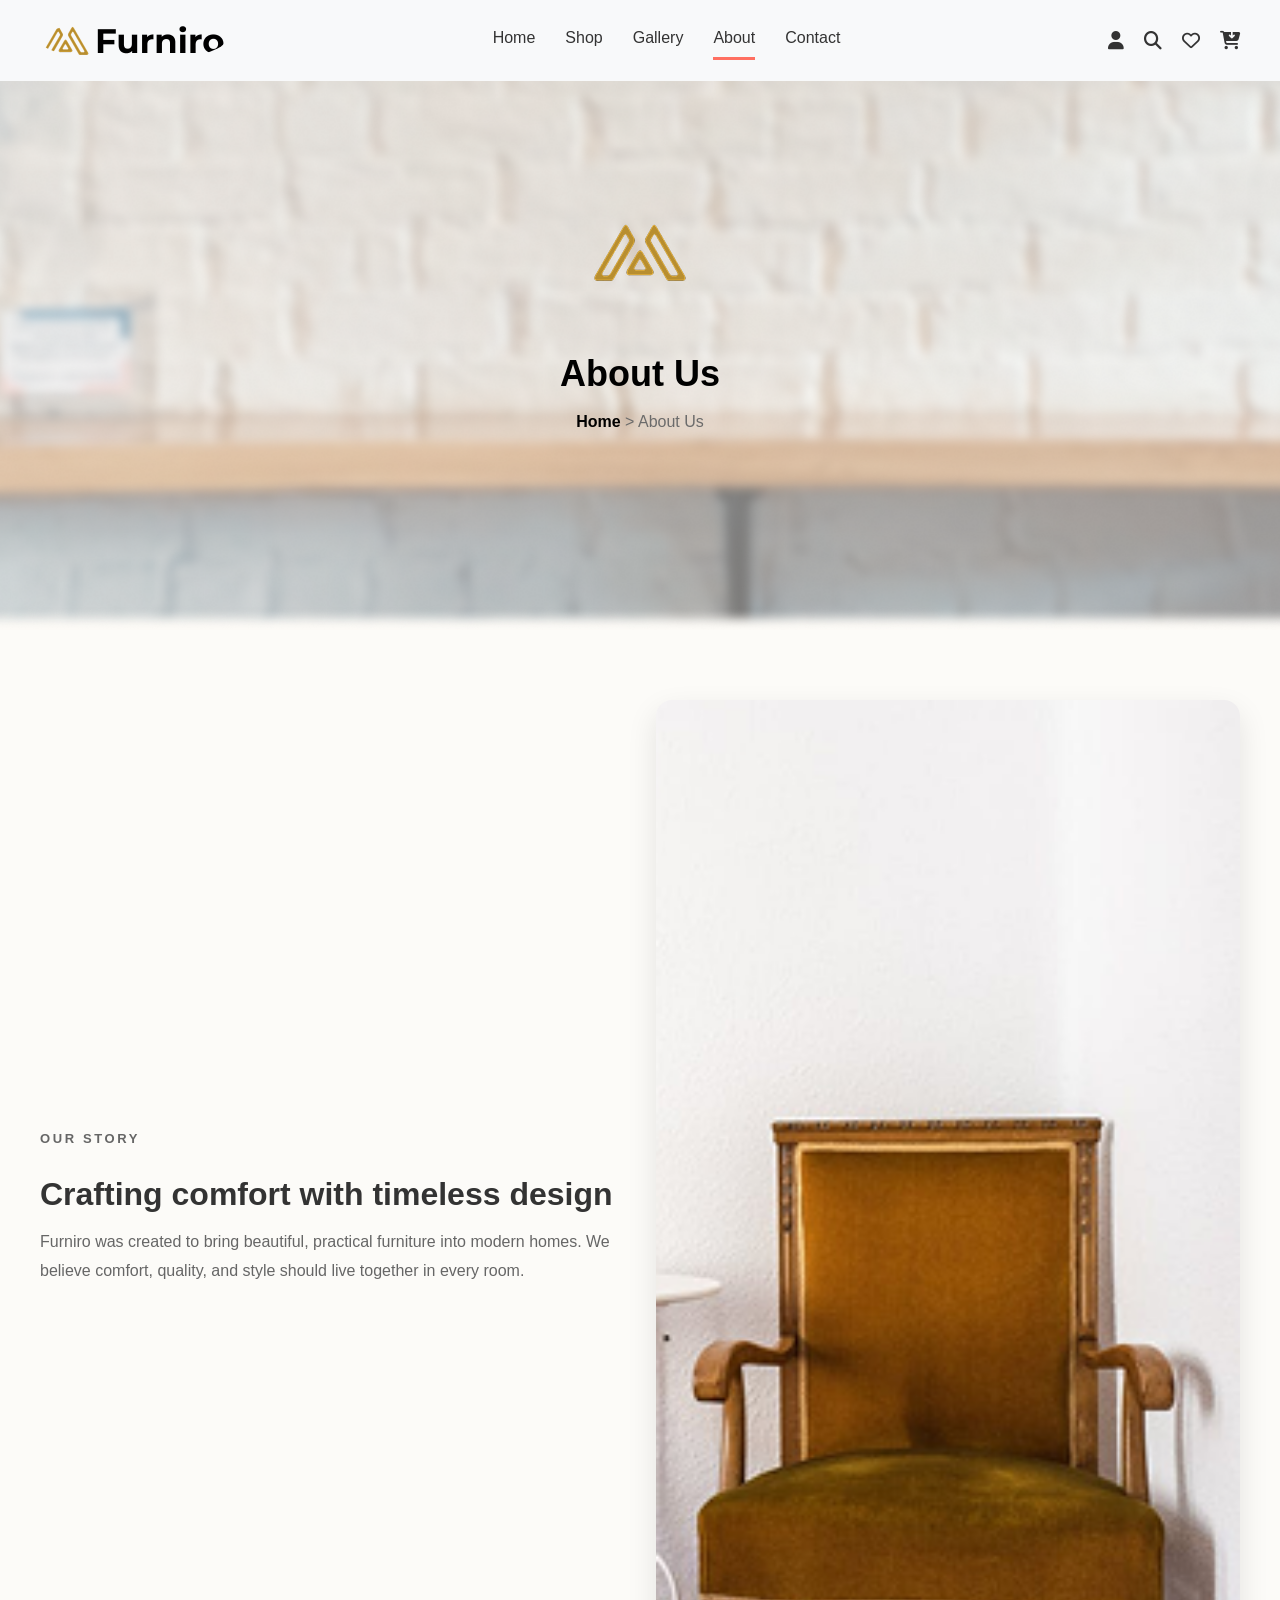
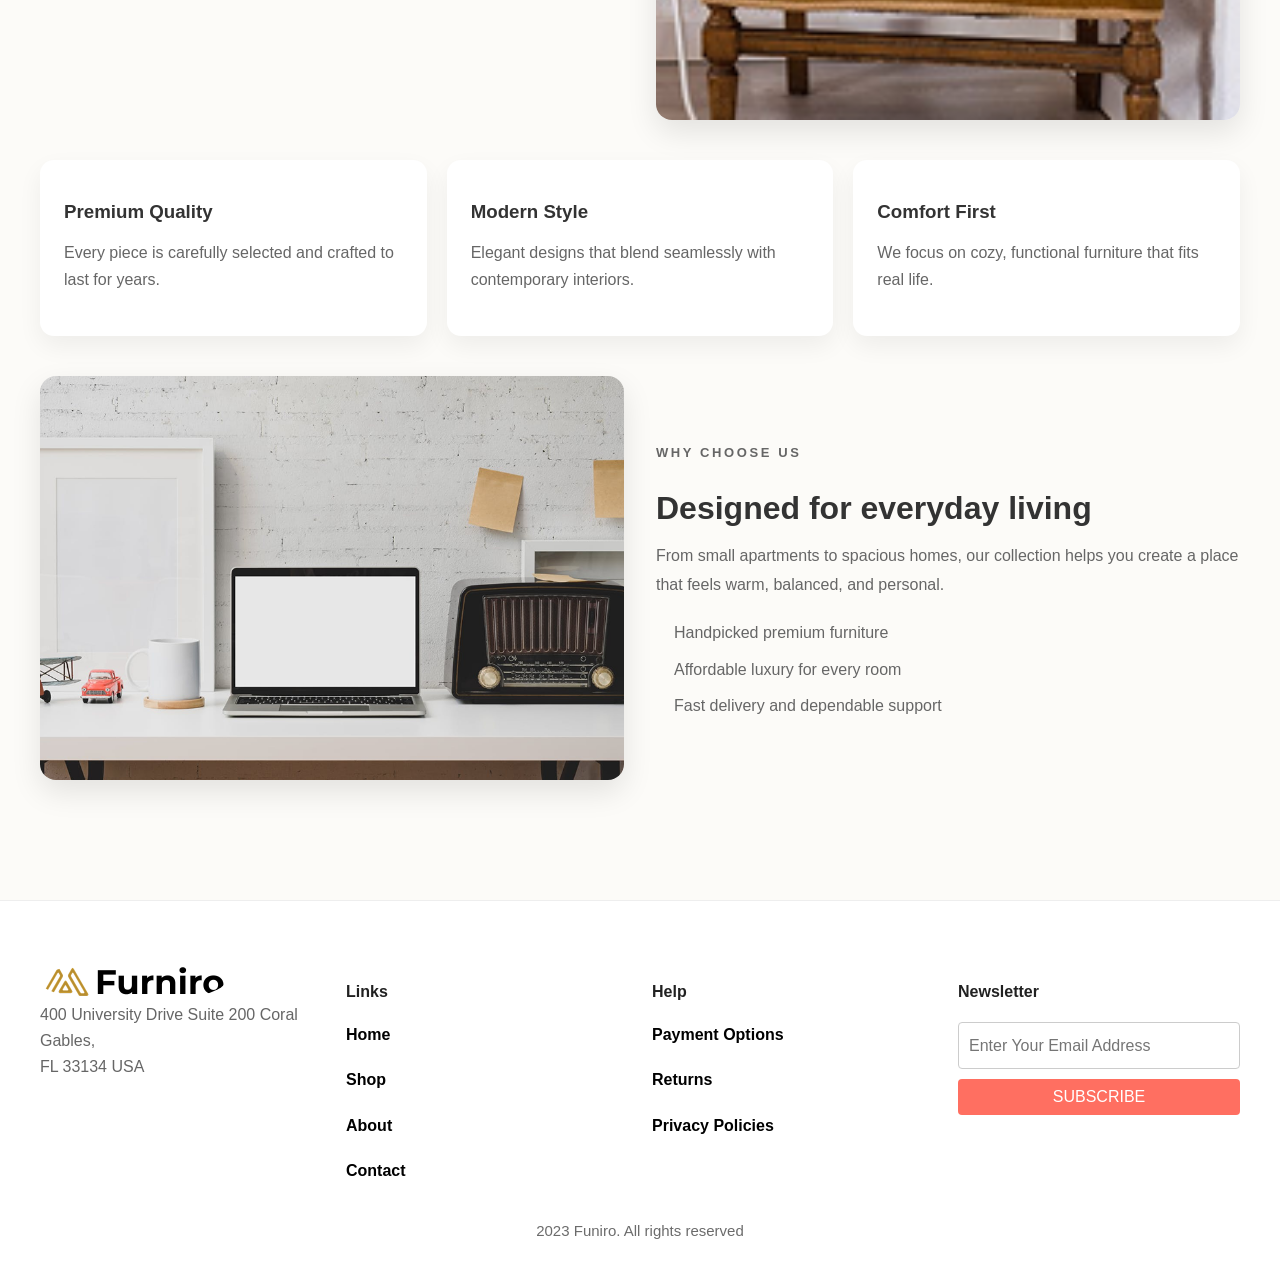
==== about.html @ 107760d2 "added master css" ====
<!DOCTYPE html>
<html lang="en">
<head>
    <meta charset="UTF-8">
    <meta name="viewport" content="width=device-width, initial-scale=1.0">
    <title>Furniro - about</title>
    <link rel="stylesheet" href="https://cdnjs.cloudflare.com/ajax/libs/font-awesome/6.7.2/css/all.min.css"
        integrity="sha512-Evv84Mr4kqVGRNSgIGL/F/aIDqQb7xQ2vcrdIwxfjThSH8CSR7PBEakCr51Ck+w+/U6swU2Im1vVX0SVk9ABhg=="
        crossorigin="anonymous" referrerpolicy="no-referrer" />
    <link rel="stylesheet" href="css/master.css">
</head>
<body>
           <header>
        <div class="logo">
            <img src="images/Frame 168.png" alt="Furniro Logo">
        </div>
        <ul>
            <li><a href="index.html">Home</a></li>
            <li><a href="Shop.html" >Shop</a></li>
            <li><a href="gallery.html">Gallery</a></li>
            <li><a href="about.html" class="active">About</a></li>
            <li><a href="content.html">Contact</a></li>
        </ul>
        <div class="icon-sec">
            <i class="fa-solid fa-user"></i>
            <i class="fa-solid fa-magnifying-glass"></i>
            <i class="fa-regular fa-heart"></i>
            <i class="fa-solid fa-cart-arrow-down"></i>

        </div>
    </header>
    <div class="contact-section">
        <div class="contact-content">
            <img src="images/Meubel House_Logos-05.png" alt="Furniro Logo" class="about-logo">
            <h1>About Us</h1>
            <p><a href="index.html">Home</a> > About Us</p>
        </div>
    </div>

    <main class="about-page">
        <section class="about-hero">
            <div class="about-hero-text">
                <p class="section-label">Our Story</p>
                <h2>Crafting comfort with timeless design</h2>
                <p>Furniro was created to bring beautiful, practical furniture into modern homes. We believe comfort, quality, and style should live together in every room.</p>
            </div>
            <div class="about-hero-image">
                <img src="images/Rectangle 37.png" alt="Modern living room furniture">
            </div>
        </section>

        <section class="about-highlights">
            <div class="highlight-card">
                <h3>Premium Quality</h3>
                <p>Every piece is carefully selected and crafted to last for years.</p>
            </div>
            <div class="highlight-card">
                <h3>Modern Style</h3>
                <p>Elegant designs that blend seamlessly with contemporary interiors.</p>
            </div>
            <div class="highlight-card">
                <h3>Comfort First</h3>
                <p>We focus on cozy, functional furniture that fits real life.</p>
            </div>
        </section>

        <section class="about-details">
            <div class="about-image-block">
                <img src="images/Rectangle 38.png" alt="Warm interior design">
            </div>
            <div class="about-text-block">
                <p class="section-label">Why Choose Us</p>
                <h2>Designed for everyday living</h2>
                <p>From small apartments to spacious homes, our collection helps you create a place that feels warm, balanced, and personal.</p>
                <ul>
                    <li>Handpicked premium furniture</li>
                    <li>Affordable luxury for every room</li>
                    <li>Fast delivery and dependable support</li>
                </ul>
            </div>
        </section>
    </main>
  
       <!-- Footer -->
        <footer class="site-footer">
            <div class="footer-grid">
                <div class="footer-left">
                    <div class="logo">
                        <img src="images/Frame 168.png" alt="Funiro Logo">
                    </div>
                    <address>
                        400 University Drive Suite 200 Coral Gables,<br>
                        FL 33134 USA
                    </address>
                </div>

                <div class="footer-links">
                    <h4>Links</h4>
                    <ul>
                        <li><a href="#">Home</a></li>
                        <li><a href="#">Shop</a></li>
                        <li><a href="#">About</a></li>
                        <li><a href="#">Contact</a></li>
                    </ul>
                </div>

                <div class="footer-links">
                    <h4>Help</h4>
                    <ul>
                        <li><a href="#">Payment Options</a></li>
                        <li><a href="#">Returns</a></li>
                        <li><a href="#">Privacy Policies</a></li>
                    </ul>
                </div>

                <div class="footer-newsletter">
                    <h4>Newsletter</h4>
                    <form class="newsletter-form" action="#" onsubmit="return false;">
                        <input type="email" placeholder="Enter Your Email Address" aria-label="Email">
                        <button type="submit">SUBSCRIBE</button>
                    </form>
                </div>
            </div>

            <div class="footer-bottom">
                <p>2023 Funiro. All rights reserved</p>
            </div>
        </footer>
</body>
</html>
---- css/master.css ----
﻿
/* Reset */
@import url("reset.css");

/* Variables */
@import url("variables.css");

/*  Typography */
@import url("typography.css");

/* Layout */
@import url("layout.css");

/*  Animations */
@import url("animations.css");

/*  Responsive */
@import url("responsive.css");
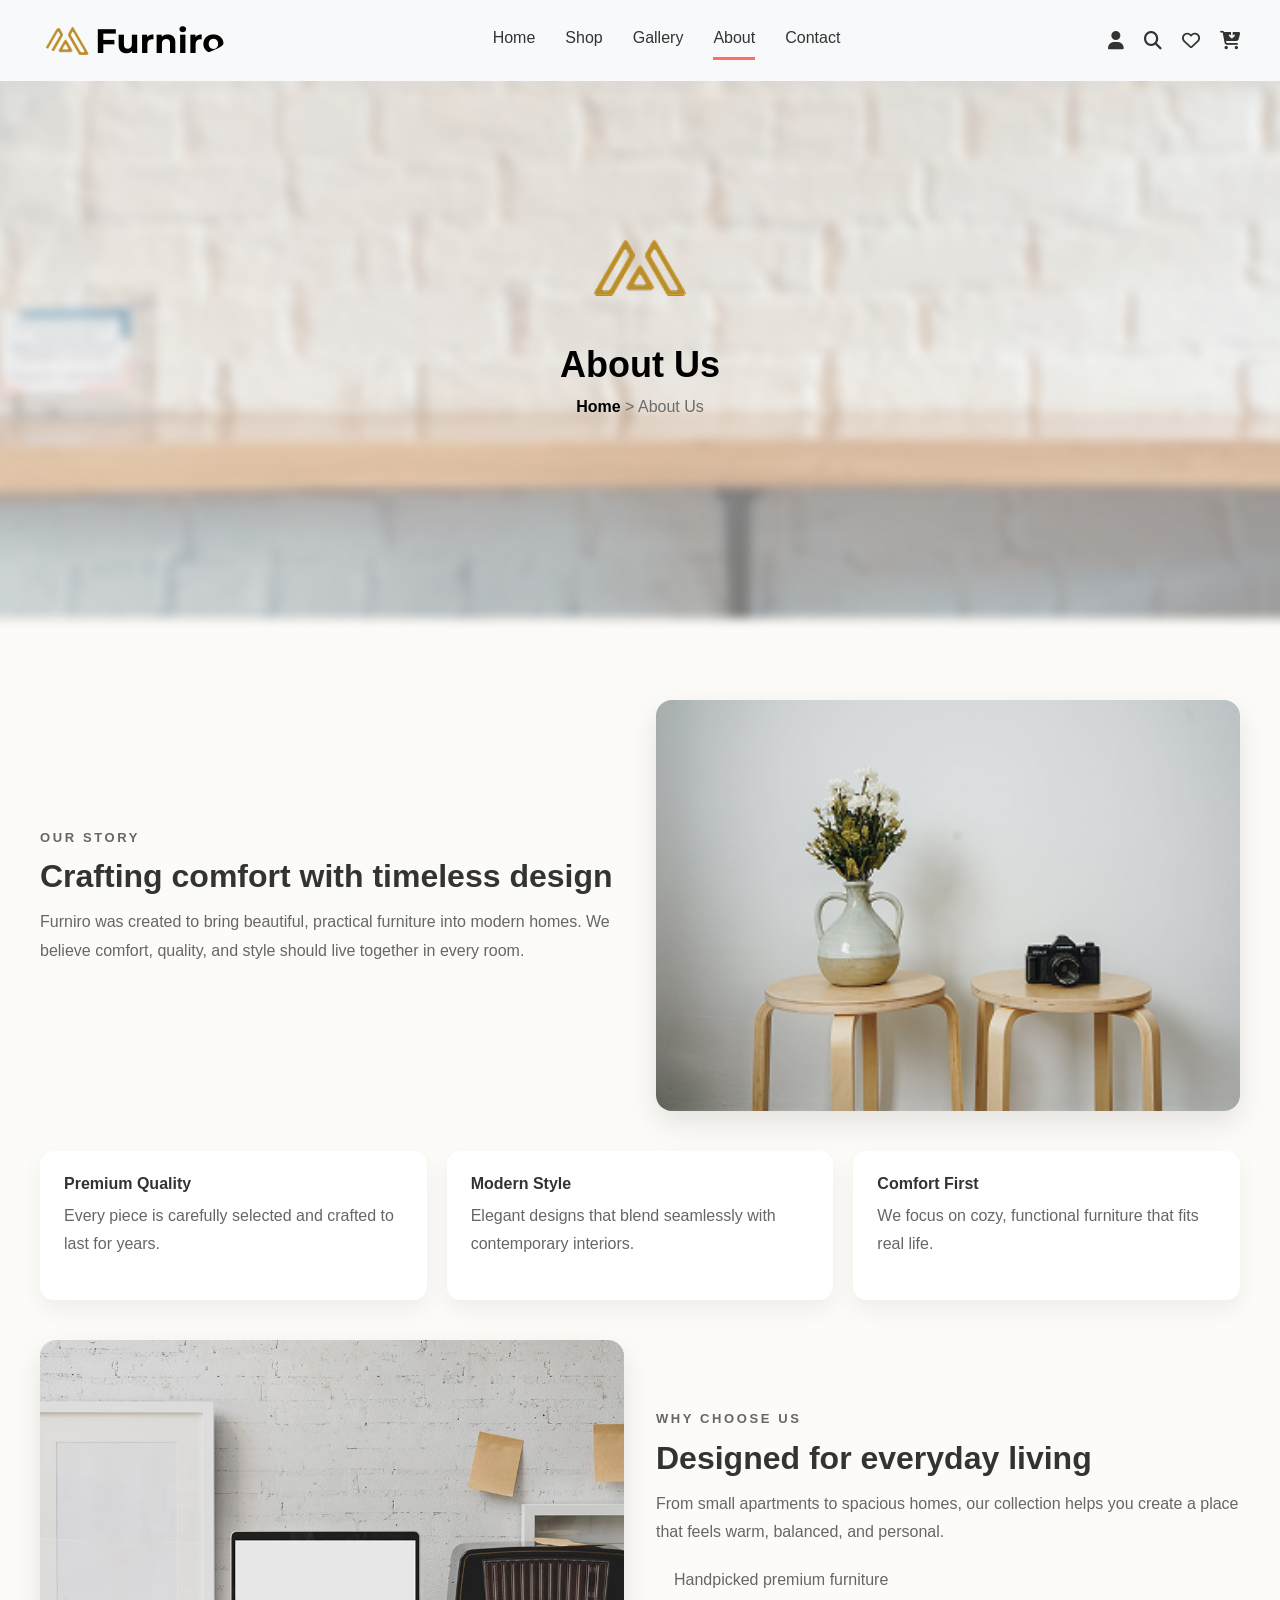
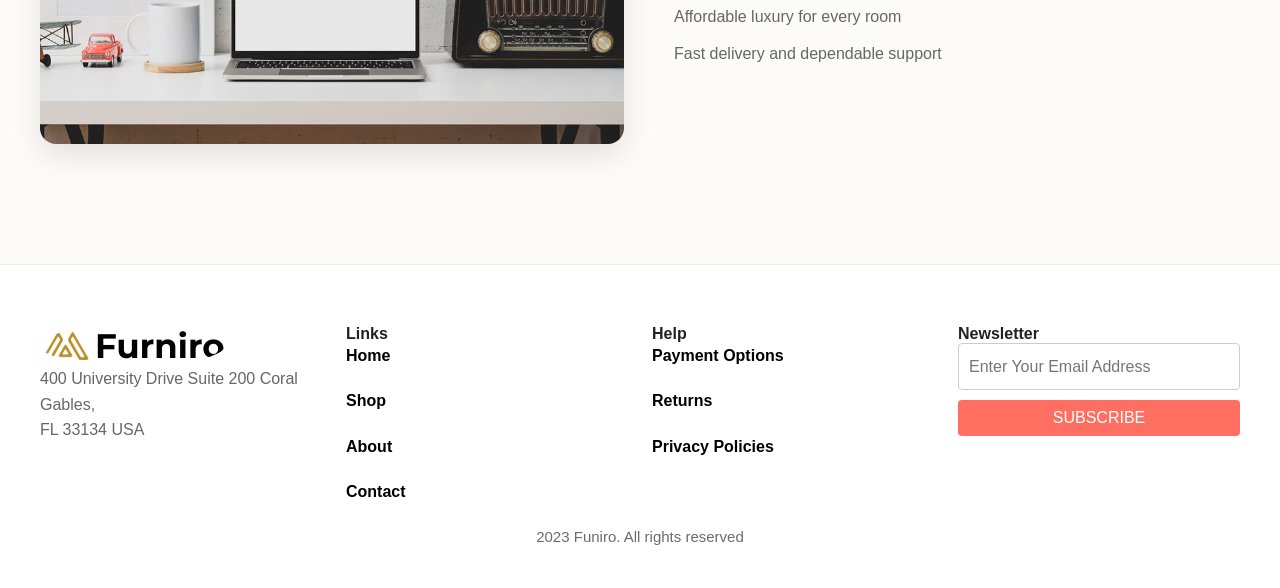
==== commit 78884fa5: "add email form integration" ====
--- a/about.html
+++ b/about.html
@@ -7,7 +7,7 @@
     <link rel="stylesheet" href="https://cdnjs.cloudflare.com/ajax/libs/font-awesome/6.7.2/css/all.min.css"
         integrity="sha512-Evv84Mr4kqVGRNSgIGL/F/aIDqQb7xQ2vcrdIwxfjThSH8CSR7PBEakCr51Ck+w+/U6swU2Im1vVX0SVk9ABhg=="
         crossorigin="anonymous" referrerpolicy="no-referrer" />
-    <link rel="stylesheet" href="css/master.css">
+    <link rel="stylesheet" href="./css/master.css">
 </head>
 <body>
            <header>
@@ -45,7 +45,7 @@
                 <p>Furniro was created to bring beautiful, practical furniture into modern homes. We believe comfort, quality, and style should live together in every room.</p>
             </div>
             <div class="about-hero-image">
-                <img src="images/Rectangle 37.png" alt="Modern living room furniture">
+                <img src="images/Rectangle 39.png" alt="">
             </div>
         </section>
 
@@ -66,7 +66,7 @@
 
         <section class="about-details">
             <div class="about-image-block">
-                <img src="images/Rectangle 38.png" alt="Warm interior design">
+                <img src="images/Rectangle 38.png" alt="">
             </div>
             <div class="about-text-block">
                 <p class="section-label">Why Choose Us</p>
--- a/css/master.css
+++ b/css/master.css
@@ -4,6 +4,23 @@
 
 /* Variables */
 @import url("variables.css");
+
+/* Components */
+@import url("../components/button.css");
+@import url("../components/card.css");
+@import url("../components/navbar.css");
+@import url("../components/hero.css");
+@import url("../components/product-card.css");
+@import url("../components/gallery-card.css");
+@import url("../components/form.css");
+@import url("../components/input.css");
+@import url("../components/badge.css");
+@import url("../components/footer.css");
+@import url("../components/section-title.css");
+@import url("../components/container.css");
+@import url("../components/grid.css");
+@import url("../components/modal.css");
+@import url("../components/pagination.css");
 
 /*  Typography */
 @import url("typography.css");
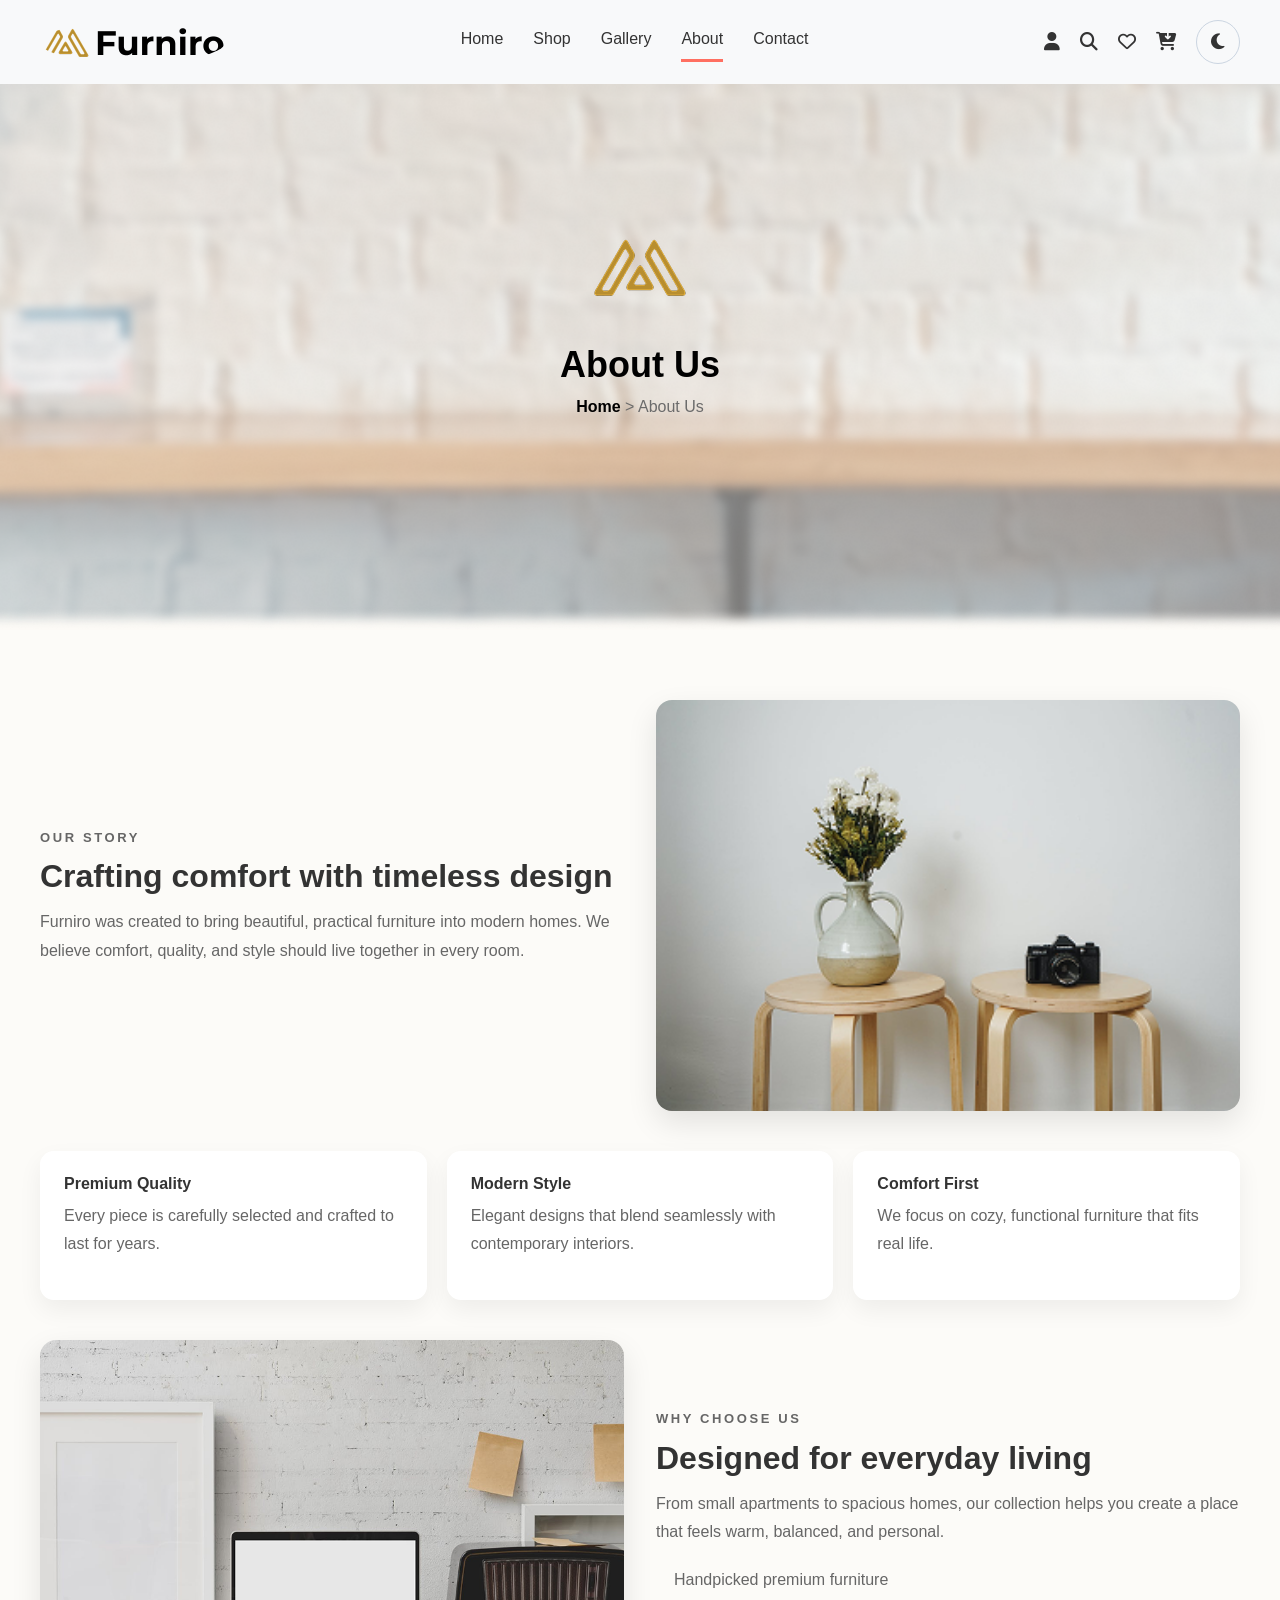
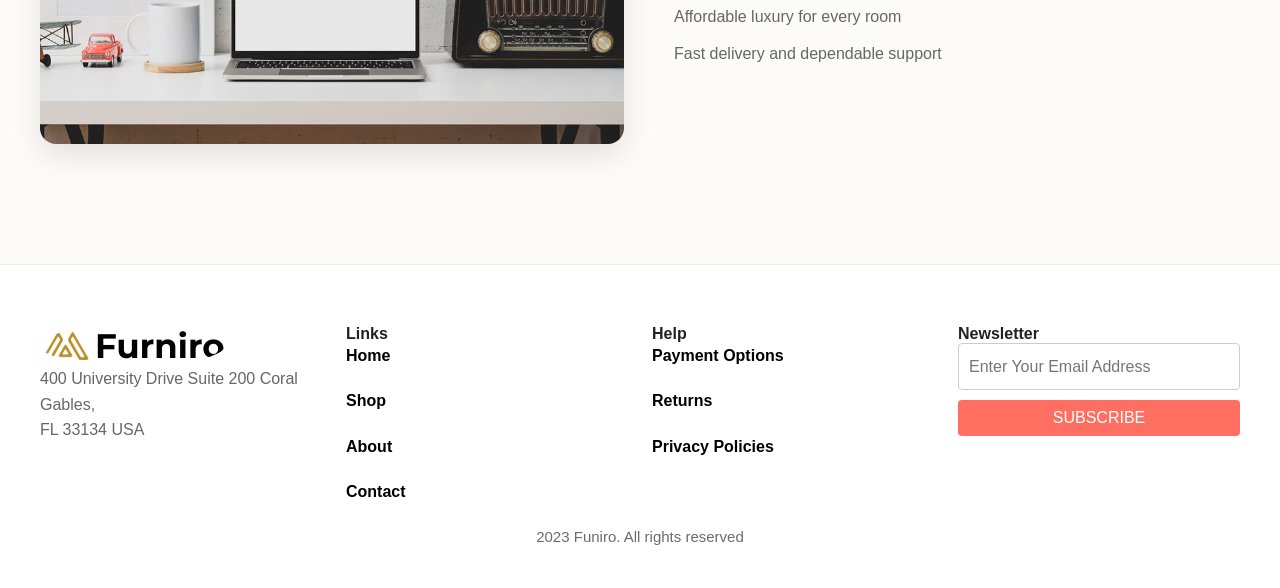
==== commit e3618f92: "added dark-theme file" ====
--- a/about.html
+++ b/about.html
@@ -8,25 +8,32 @@
         integrity="sha512-Evv84Mr4kqVGRNSgIGL/F/aIDqQb7xQ2vcrdIwxfjThSH8CSR7PBEakCr51Ck+w+/U6swU2Im1vVX0SVk9ABhg=="
         crossorigin="anonymous" referrerpolicy="no-referrer" />
     <link rel="stylesheet" href="./css/master.css">
+    <link rel="stylesheet" href="./feature/dark-theme.css">
 </head>
 <body>
            <header>
         <div class="logo">
             <img src="images/Frame 168.png" alt="Furniro Logo">
         </div>
+        <button class="hamburger" aria-label="Toggle menu" aria-expanded="false">
+        <span class="bar"></span>
+        <span class="bar"></span>
+        <span class="bar"></span>
+        </button>
         <ul>
-            <li><a href="index.html">Home</a></li>
-            <li><a href="Shop.html" >Shop</a></li>
-            <li><a href="gallery.html">Gallery</a></li>
-            <li><a href="about.html" class="active">About</a></li>
-            <li><a href="content.html">Contact</a></li>
+        <li><a href="index.html">Home</a></li>
+        <li><a href="Shop.html" >Shop</a></li>
+        <li><a href="gallery.html">Gallery</a></li>
+        <li><a href="about.html" class="active">About</a></li>
+        <li><a href="content.html">Contact</a></li>
         </ul>
         <div class="icon-sec">
-            <i class="fa-solid fa-user"></i>
-            <i class="fa-solid fa-magnifying-glass"></i>
-            <i class="fa-regular fa-heart"></i>
-            <i class="fa-solid fa-cart-arrow-down"></i>
+        <i class="fa-solid fa-user"></i>
+        <i class="fa-solid fa-magnifying-glass"></i>
+        <i class="fa-regular fa-heart"></i>
+        <i class="fa-solid fa-cart-arrow-down"></i>
 
+                    <button id="theme-toggle" class="theme-toggle" aria-label="Toggle dark mode"><i class="fa-solid fa-moon"></i></button>
         </div>
     </header>
     <div class="contact-section">
@@ -126,5 +133,8 @@
                 <p>2023 Funiro. All rights reserved</p>
             </div>
         </footer>
+<script src="script.js"></script>
 </body>
-</html>+</html>
+
+
--- a/feature/dark-theme.css
+++ b/feature/dark-theme.css
@@ -0,0 +1,123 @@
+/* Dark theme overrides */
+:root[data-theme="dark"] {
+  color-scheme: dark;
+}
+
+body[data-theme="dark"] {
+  background: #0b1220;
+  color: #e5ebf6;
+}
+
+body[data-theme="dark"] header {
+  background-color: #111827;
+  border-bottom: 1px solid #273449;
+}
+
+body[data-theme="dark"] header ul li a {
+  color: #e2e8f0;
+}
+
+body[data-theme="dark"] header ul li a::after,
+body[data-theme="dark"] header ul li a:hover::after,
+body[data-theme="dark"] header ul li a.active::after {
+  background: #ff8b78;
+}
+
+body[data-theme="dark"] .icon-sec i,
+body[data-theme="dark"] .icon-sec button {
+  color: #cbd5e1;
+}
+
+body[data-theme="dark"] .theme-toggle {
+  border-color: #475569;
+  background: rgba(255, 255, 255, 0.06);
+}
+
+body[data-theme="dark"] .hero-cnt,
+body[data-theme="dark"] .card,
+body[data-theme="dark"] .contact-page {
+  background: #111827;
+  box-shadow: 0 18px 40px rgba(0, 0, 0, 0.4);
+}
+
+body[data-theme="dark"] .product-info p {
+  color: #02152d;
+}
+
+body[data-theme="dark"] .about-text-block li {
+  color: #94a3b8;
+}
+
+body[data-theme="dark"] .page-btn.active {
+  background: #ff6f61;
+  color: #fff;
+}
+
+body[data-theme="dark"] .theme-toggle:hover {
+  background: rgba(255, 255, 255, 0.14);
+}
+
+body[data-theme="dark"] .theme-toggle {
+  display: inline-flex;
+  align-items: center;
+  justify-content: center;
+  width: 44px;
+  height: 44px;
+  border: 1px solid #cbd5e1;
+  border-radius: 999px;
+  color: #e2e8f0;
+  cursor: pointer;
+  transition:
+    background-color 0.2s ease,
+    border-color 0.2s ease,
+    color 0.2s ease;
+}
+
+.theme-toggle {
+  display: inline-flex;
+  align-items: center;
+  justify-content: center;
+  width: 44px;
+  height: 44px;
+  border: 1px solid #cbd5e1;
+  border-radius: 999px;
+  background: transparent;
+  color: #334155;
+  cursor: pointer;
+  transition:
+    background-color 0.2s ease,
+    border-color 0.2s ease,
+    color 0.2s ease;
+}
+
+.theme-toggle:hover {
+  background: rgba(0, 0, 0, 0.05);
+}
+
+button.theme-toggle {
+  font-size: 16px;
+}
+
+body[data-theme="dark"] input,
+body[data-theme="dark"] textarea,
+body[data-theme="dark"] .newsletter-form input {
+  background: #172434;
+  color: #e2e8f0;
+  border-color: #334155;
+}
+
+body[data-theme="dark"] .footer-links a {
+  color: #cbd5e1;
+}
+
+body[data-theme="dark"] .contact-content {
+  background: rgba(15, 23, 42, 0.92);
+}
+
+body[data-theme="dark"] .about-image-block img,
+body[data-theme="dark"] .about-hero-image img,
+body[data-theme="dark"] .gallery-card img,
+body[data-theme="dark"] .product-card img,
+body[data-theme="dark"] .cards img {
+  filter: brightness(0.95) contrast(1.05);
+}
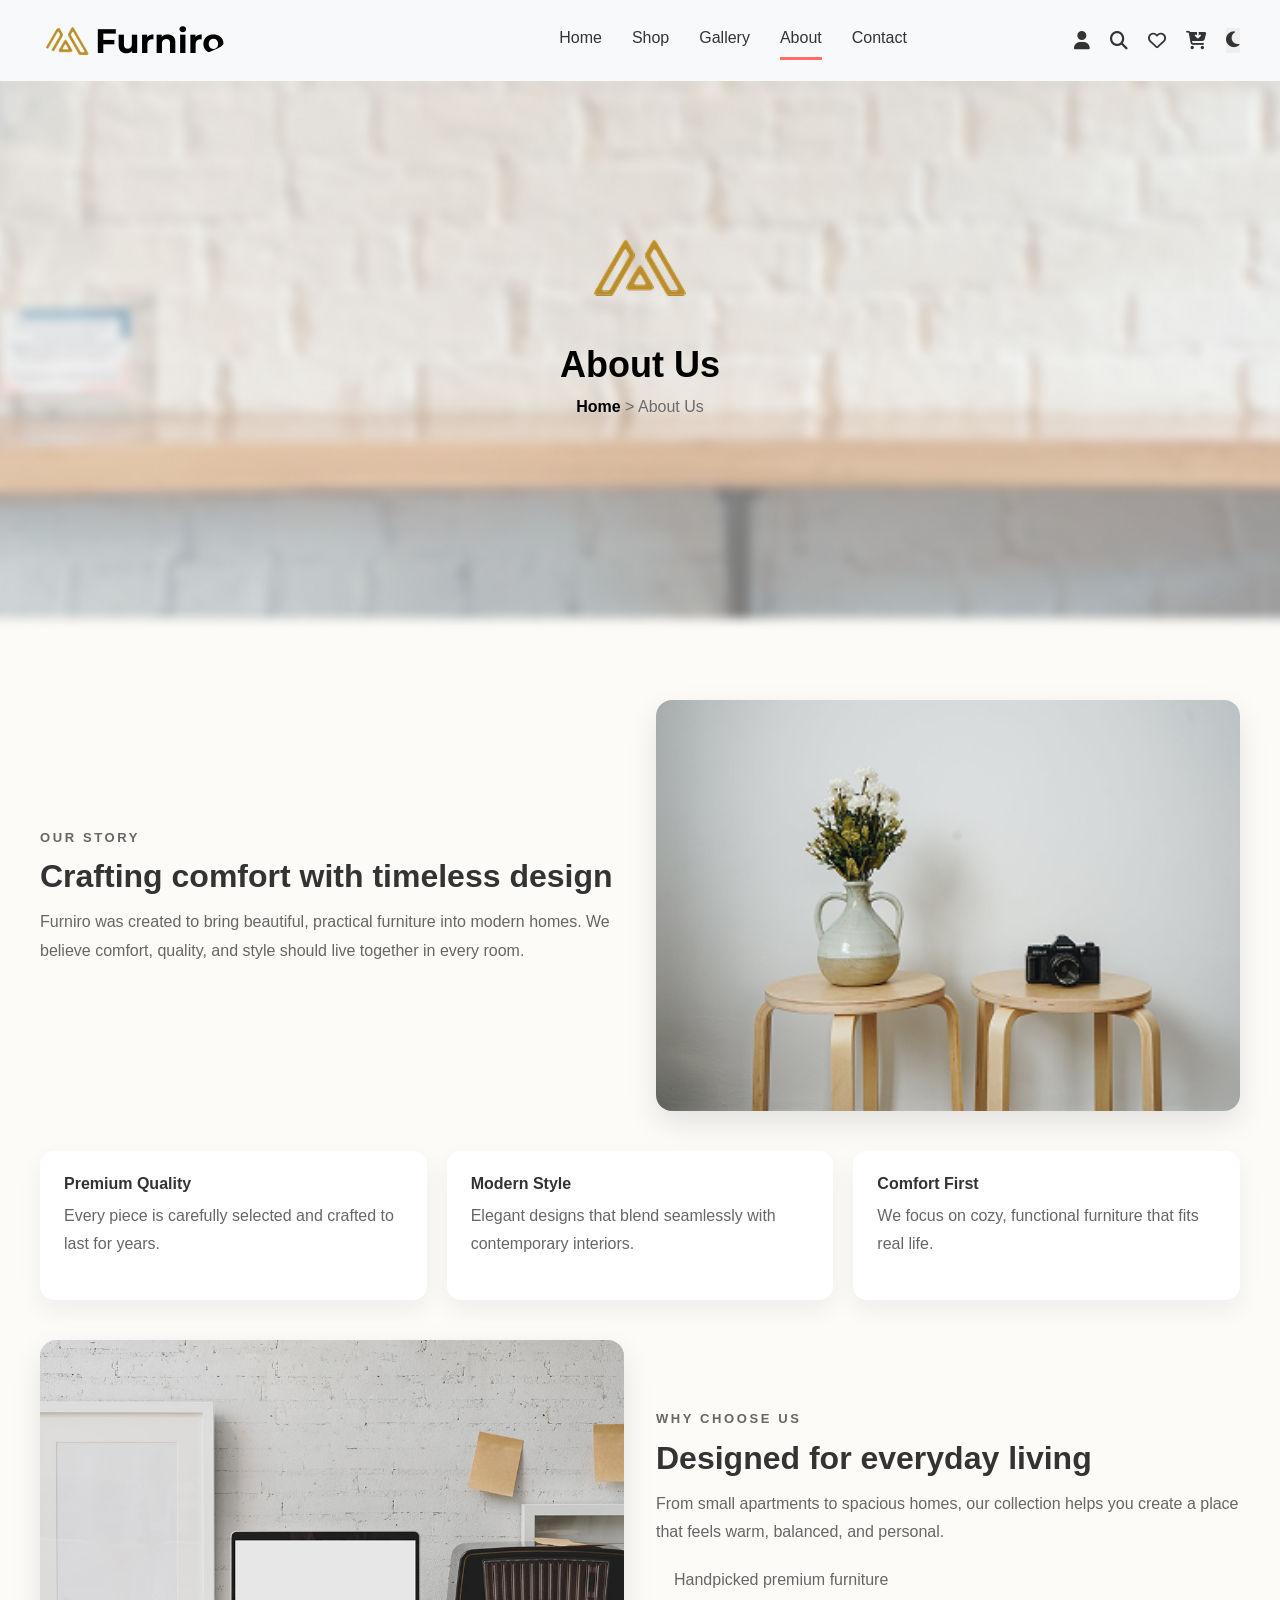
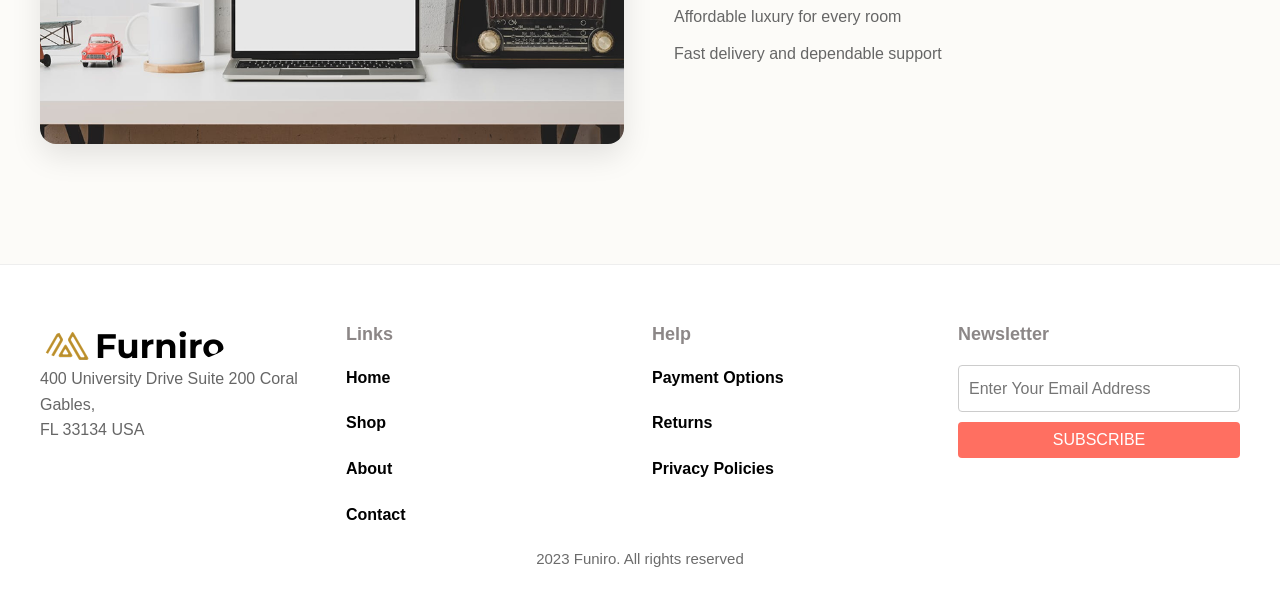
==== commit cb32ee0d: "Finalize responsive & hamburger changes across pages Co-authored-by: Copilot <223556219+Copilot@user" ====
--- a/about.html
+++ b/about.html
@@ -1,4 +1,4 @@
-<!DOCTYPE html>
+﻿<!DOCTYPE html>
 <html lang="en">
 <head>
     <meta charset="UTF-8">
@@ -8,7 +8,7 @@
         integrity="sha512-Evv84Mr4kqVGRNSgIGL/F/aIDqQb7xQ2vcrdIwxfjThSH8CSR7PBEakCr51Ck+w+/U6swU2Im1vVX0SVk9ABhg=="
         crossorigin="anonymous" referrerpolicy="no-referrer" />
     <link rel="stylesheet" href="./css/master.css">
-    <link rel="stylesheet" href="./feature/dark-theme.css">
+    <!-- <link rel="stylesheet" href="./feature/dark-theme.css"> -->
 </head>
 <body>
            <header>
--- a/css/master.css
+++ b/css/master.css
@@ -1,4 +1,3 @@
-﻿
 /* Reset */
 @import url("reset.css");
 
--- a/feature/dark-theme.css
+++ b/feature/dark-theme.css
@@ -1,123 +1,480 @@
-/* Dark theme overrides */
-:root[data-theme="dark"] {
-  color-scheme: dark;
-}
-
-body[data-theme="dark"] {
-  background: #0b1220;
-  color: #e5ebf6;
-}
-
-body[data-theme="dark"] header {
-  background-color: #111827;
-  border-bottom: 1px solid #273449;
-}
-
-body[data-theme="dark"] header ul li a {
-  color: #e2e8f0;
-}
-
-body[data-theme="dark"] header ul li a::after,
-body[data-theme="dark"] header ul li a:hover::after,
-body[data-theme="dark"] header ul li a.active::after {
-  background: #ff8b78;
-}
-
-body[data-theme="dark"] .icon-sec i,
-body[data-theme="dark"] .icon-sec button {
-  color: #cbd5e1;
-}
-
-body[data-theme="dark"] .theme-toggle {
-  border-color: #475569;
-  background: rgba(255, 255, 255, 0.06);
-}
-
-body[data-theme="dark"] .hero-cnt,
-body[data-theme="dark"] .card,
-body[data-theme="dark"] .contact-page {
-  background: #111827;
-  box-shadow: 0 18px 40px rgba(0, 0, 0, 0.4);
-}
-
-body[data-theme="dark"] .product-info p {
-  color: #02152d;
-}
-
-body[data-theme="dark"] .about-text-block li {
-  color: #94a3b8;
-}
-
-body[data-theme="dark"] .page-btn.active {
-  background: #ff6f61;
-  color: #fff;
-}
-
-body[data-theme="dark"] .theme-toggle:hover {
-  background: rgba(255, 255, 255, 0.14);
-}
-
-body[data-theme="dark"] .theme-toggle {
-  display: inline-flex;
-  align-items: center;
-  justify-content: center;
-  width: 44px;
-  height: 44px;
-  border: 1px solid #cbd5e1;
-  border-radius: 999px;
-  color: #e2e8f0;
-  cursor: pointer;
-  transition:
-    background-color 0.2s ease,
-    border-color 0.2s ease,
-    color 0.2s ease;
-}
-
-.theme-toggle {
-  display: inline-flex;
-  align-items: center;
-  justify-content: center;
-  width: 44px;
-  height: 44px;
-  border: 1px solid #cbd5e1;
-  border-radius: 999px;
-  background: transparent;
-  color: #334155;
-  cursor: pointer;
-  transition:
-    background-color 0.2s ease,
-    border-color 0.2s ease,
-    color 0.2s ease;
-}
-
-.theme-toggle:hover {
-  background: rgba(0, 0, 0, 0.05);
-}
-
-button.theme-toggle {
-  font-size: 16px;
-}
-
-body[data-theme="dark"] input,
-body[data-theme="dark"] textarea,
-body[data-theme="dark"] .newsletter-form input {
-  background: #172434;
-  color: #e2e8f0;
-  border-color: #334155;
-}
-
-body[data-theme="dark"] .footer-links a {
-  color: #cbd5e1;
-}
-
-body[data-theme="dark"] .contact-content {
-  background: rgba(15, 23, 42, 0.92);
-}
-
-body[data-theme="dark"] .about-image-block img,
-body[data-theme="dark"] .about-hero-image img,
-body[data-theme="dark"] .gallery-card img,
-body[data-theme="dark"] .product-card img,
-body[data-theme="dark"] .cards img {
-  filter: brightness(0.95) contrast(1.05);
-}
+:root {
+    --bg-header: #f8f9fa;
+    --text-main: #333;
+    --text-muted: #666;
+    --text-light: #777;
+    --text-lighter: #999;
+    --bg-page: #ffffff;
+    --bg-section: #f8f9fa;
+    --bg-card: #ffffff;
+    --hero-box-bg: #FFF3E3;
+    --border-color: #eee;
+    --shadow-color: rgba(0, 0, 0, 0.1);
+    --shadow-color-strong: rgba(0, 0, 0, 0.15);
+    --input-bg: #ffffff;
+    --input-border: #ccc;
+    --accent: #FF6F61;
+    --accent-hover: #e65b50;
+}
+
+[data-theme="dark"] {
+    --bg-header: #1a1a1a;
+    --text-main: #f0f0f0;
+    --text-muted: #b3b3b3;
+    --text-light: #999999;
+    --text-lighter: #666666;
+    --bg-page: #0a0a0a;
+    --bg-section: #121212;
+    --bg-card: #1e1e1e;
+    --hero-box-bg: #2a2320;
+    --border-color: #2a2a2a;
+    --shadow-color: rgba(0, 0, 0, 0.4);
+    --shadow-color-strong: rgba(0, 0, 0, 0.6);
+    --input-bg: #1a1a1a;
+    --input-border: #333333;
+    --accent: #FF6F61;
+    --accent-hover: #e05a4a;
+}
+/* 
+ body {
+    background-color: var(--bg-page);
+    transition: background-color 0.25s ease, color 0.25s ease;
+}
+
+header {
+    display: flex;
+    justify-content: space-between;
+    align-items: center;
+    background-color: var(--bg-header);
+    padding: 20px 40px;
+    position: fixed;
+    top: 0;
+    left: 0;
+    right: 0;
+    z-index: 3;
+    transition: background-color 0.25s ease;
+}
+
+.logo img {
+    width: 185px;
+    height: 41px;
+    border-radius: 50%;
+}
+
+header ul {
+    display: flex;
+    gap: 30px;
+    list-style: none;
+    align-items: center;
+}
+
+header ul li a {
+    text-decoration: none;
+    color: var(--text-main);
+    font-weight: 500;
+    font-size: 16px;
+    position: relative;
+    display: inline-block;
+    padding-bottom: 6px;
+}
+
+header ul li a::after {
+    content: "";
+    position: absolute;
+    left: 0;
+    right: 0;
+    bottom: -4px;
+    height: 3px;
+    background: var(--accent);
+    transform: scaleX(0);
+    transform-origin: center;
+    transition: transform 0.22s ease;
+}
+
+.icon-sec {
+    display: flex;
+    align-items: center;
+    gap: 20px;
+}
+
+.icon-sec i {
+    font-size: 18px;
+    color: var(--text-main);
+    cursor: pointer;
+    transition: color 0.2s ease;
+}
+
+.icon-sec i:hover {
+    color: var(--accent);
+}
+
+header ul li a:hover::after,
+header ul li a.active::after {
+    transform: scaleX(1);
+}
+
+/* Theme toggle button */
+#theme-toggle {
+    background: none;
+    border: none;
+    cursor: pointer;
+    font-size: 18px;
+    color: var(--text-main);
+}
+
+/* Hamburger (mobile menu) */
+.hamburger {
+    display: none;
+    background: none;
+    border: none;
+    cursor: pointer;
+    font-size: 22px;
+    color: var(--text-main);
+}
+
+.bg-img {
+    position: absolute;
+    inset: 0;
+    overflow: hidden;
+    z-index: 1;
+}
+
+.bg-img img {
+    position: absolute;
+    inset: 0;
+    width: 100%;
+    height: 100%;
+    object-fit: cover;
+}
+
+[data-theme="dark"] .bg-img img {
+    filter: brightness(0.6);
+}
+
+.hero-section {
+   position: relative;
+   width: 100%;
+   min-height: 80vh;
+   overflow: hidden;
+   display: flex;
+   align-items: center;
+   justify-content: flex-end;
+   padding-right: 40px;
+   background-color: var(--bg-page);
+}
+
+.hero-cnt {
+    position: relative;
+    z-index: 2;
+    display: flex;
+    flex-direction: column;
+    background-color: var(--hero-box-bg);
+    height: 443px;
+    width: 643px;
+    border-radius: 6px;
+    transition: background-color 0.25s ease;
+}
+
+.hero-subtitle {
+    padding: 50px 0 0 50px;
+    font-size: 18px;
+    color: var(--accent);
+    margin-bottom: 10px;
+}
+
+.hero-title {
+    padding: 0 0 0 50px;
+    font-size: 36px;
+    color: var(--text-main);
+    margin-bottom: 20px;
+}
+
+.hero-description {
+    padding: 0 0 0 50px;
+    font-size: 16px;
+    color: var(--text-muted);
+    margin-bottom: 30px;
+    max-width: 600px;
+}
+
+.hero-btn {
+    background-color: var(--accent);
+    color: #fff;
+    text-align: center;
+    border: none;
+    border-radius: 4px;
+    font-size: 16px;
+    cursor: pointer;
+    transition: background-color 0.2s ease;
+    width: 150px;
+    height: 50px;
+    padding-top: 12px;
+    text-decoration: none;
+    margin-left: 50px;
+}
+
+.hero-btn:hover {
+    background-color: var(--accent-hover);
+}
+
+.Browse-the-Range {
+    padding: 60px 40px;
+    background-color: var(--bg-section);
+}
+
+.card-sec {
+    display: flex;
+    justify-content: space-evenly;
+    gap: 20px;
+}
+
+.main-heading {
+    text-align: center;
+    margin-bottom: 40px;
+}
+
+.main-heading h2 {
+    font-size: 36px;
+    color: var(--text-main);
+    margin-bottom: 10px;
+}
+
+.main-heading p {
+    font-size: 16px;
+    color: var(--text-muted);
+}
+
+.card {
+    width: 20%;
+    background-color: var(--bg-card);
+    border-radius: 6px;
+    box-shadow: 0 2px 10px var(--shadow-color);
+    overflow: hidden;
+    transition: transform 0.2s ease, background-color 0.25s ease;
+}
+
+.card:hover {
+    transform: translateY(-5px);
+}
+
+.card-img {
+    width: 100%;
+    height: 250px;
+    overflow: hidden;
+}
+
+.card-img img {
+    width: 100%;
+    height: 100%;
+    object-fit: cover;
+}
+
+.card-content {
+    padding: 10px ;
+}
+
+.our-products {
+    padding: 80px 60px;
+    overflow: hidden;
+    background: var(--bg-section);
+}
+
+.products-card { 
+    display: grid;
+    grid-template-columns: repeat(4, 1fr);
+    gap: 30px;
+    align-items: stretch;
+}
+
+.our-products h2 {
+    text-align: center;
+    margin-bottom: 60px;
+    font-size: 36px;
+    color: var(--text-main);
+    font-weight: 700;
+    letter-spacing: -0.5px;
+}
+
+.cards {
+    width: 100%;
+    background-color: var(--bg-card);
+    border-radius: 10px;
+    box-shadow: 0 4px 15px var(--shadow-color);
+    overflow: hidden;
+    transition: all 0.3s ease, background-color 0.25s ease;
+}
+
+.cards img {
+    width: 100%;
+    height: 270px;
+    object-fit: cover;
+    transition: transform 0.5s ease;
+}
+
+.cards:hover {
+    transform: translateY(-12px) scale(1.03);
+    box-shadow: 0 16px 32px var(--shadow-color-strong);
+}
+
+.cards:hover img {
+    transform: scale(1.05);
+}
+
+.cards-content h4 {
+    padding: 20px 20px 0px 20px;
+    font-size: 18px;
+    color: var(--text-main);
+    font-weight: 600;
+}
+
+.cards-content p {
+    padding: 5px 0px 0px 20px;
+    font-size: 14px;
+    color: var(--text-light);
+    line-height: 1;
+}
+
+.cards-content .price {
+    padding: 10px 20px 20px 20px;
+    font-size: 20px;
+    font-weight: bold;
+    color: var(--accent);
+}
+
+@keyframes productCardFade {
+    from {
+        opacity: 0;
+        transform: translateY(20px);
+    }
+    to {
+        opacity: 1;
+        transform: translateY(0);
+    }
+}
+
+.funiro-main {
+    display: flex;
+    align-items: center;
+    justify-content: center;
+    gap: 24px;
+    padding: 60px 40px;
+    margin-bottom: 40px;
+    background-color: var(--bg-page);
+}
+
+.furniro-cnt p {
+    color: var(--text-muted);
+    margin-bottom: 6px;
+}
+
+.furniro-cnt h2 {
+    font-size: 28px;
+    color: var(--text-main);
+    margin: 0;
+}
+
+.bento-img {
+    width: 760px;
+    max-width: 100%;
+    aspect-ratio: 16/9;
+    overflow: hidden;
+}
+
+.bento-grid {
+    display: grid;
+    grid-template-columns: 2fr 1fr 1fr;
+    grid-template-rows: repeat(3, 1fr);
+    gap: 12px;
+    height: 100%;
+    grid-template-areas:
+        "large mid right"
+        "large mid right"
+        "large small1 small2";
+}
+
+.bento-grid img {
+    width: 100%;
+    height: 100%;
+    object-fit: cover;
+}
+
+.site-footer {
+    background: var(--bg-section);
+    padding: 60px 40px 20px;
+    border-top: 1px solid var(--border-color);
+    color: var(--text-muted);
+    transition: background-color 0.25s ease;
+}
+
+.footer-grid {
+    max-width: 1200px;
+    margin: 0 auto;
+    display: grid;
+    grid-template-columns: 1fr 1fr 1fr 1fr;
+    gap: 24px;
+    align-items: start;
+}
+
+.footer-links ul li a {
+    text-decoration: none;
+    color: var(--text-main);
+    font-weight: bold;
+    display: block;
+    margin-bottom: 20px;
+}
+
+.footer-links ul {
+    list-style-type: none;
+}
+
+.footer-links a {
+    text-decoration: none;
+}
+
+.footer-links a:hover,
+.site-footer a:hover {
+    text-decoration: none;
+    color: var(--accent);
+}
+
+.footer-bottom {
+    text-align: center;
+    font-size: 15px;
+    color: var(--text-lighter);
+}
+.footer-links h4 {
+    font-size: 18px;
+    color: #8c8787;
+    margin-bottom: 20px;
+}
+.footer-newsletter h4 {
+    font-size: 18px;
+    color: #8c8787;
+    margin-bottom: 20px;
+}
+.newsletter-form {
+    display: flex;
+    flex-direction: column;
+    gap: 10px;
+}
+
+.newsletter-form input {
+    padding: 10px;
+    border: 1px solid var(--input-border);
+    border-radius: 4px;
+    background-color: var(--input-bg);
+    color: var(--text-main);
+}
+
+.newsletter-form button {
+    padding: 5px 10px;
+    background-color: var(--accent);
+    color: #fff;
+    border: none;
+    border-radius: 4px;
+    cursor: pointer;
+}
+
+.newsletter-form button:hover {
+    background-color: var(--accent-hover);
+}  
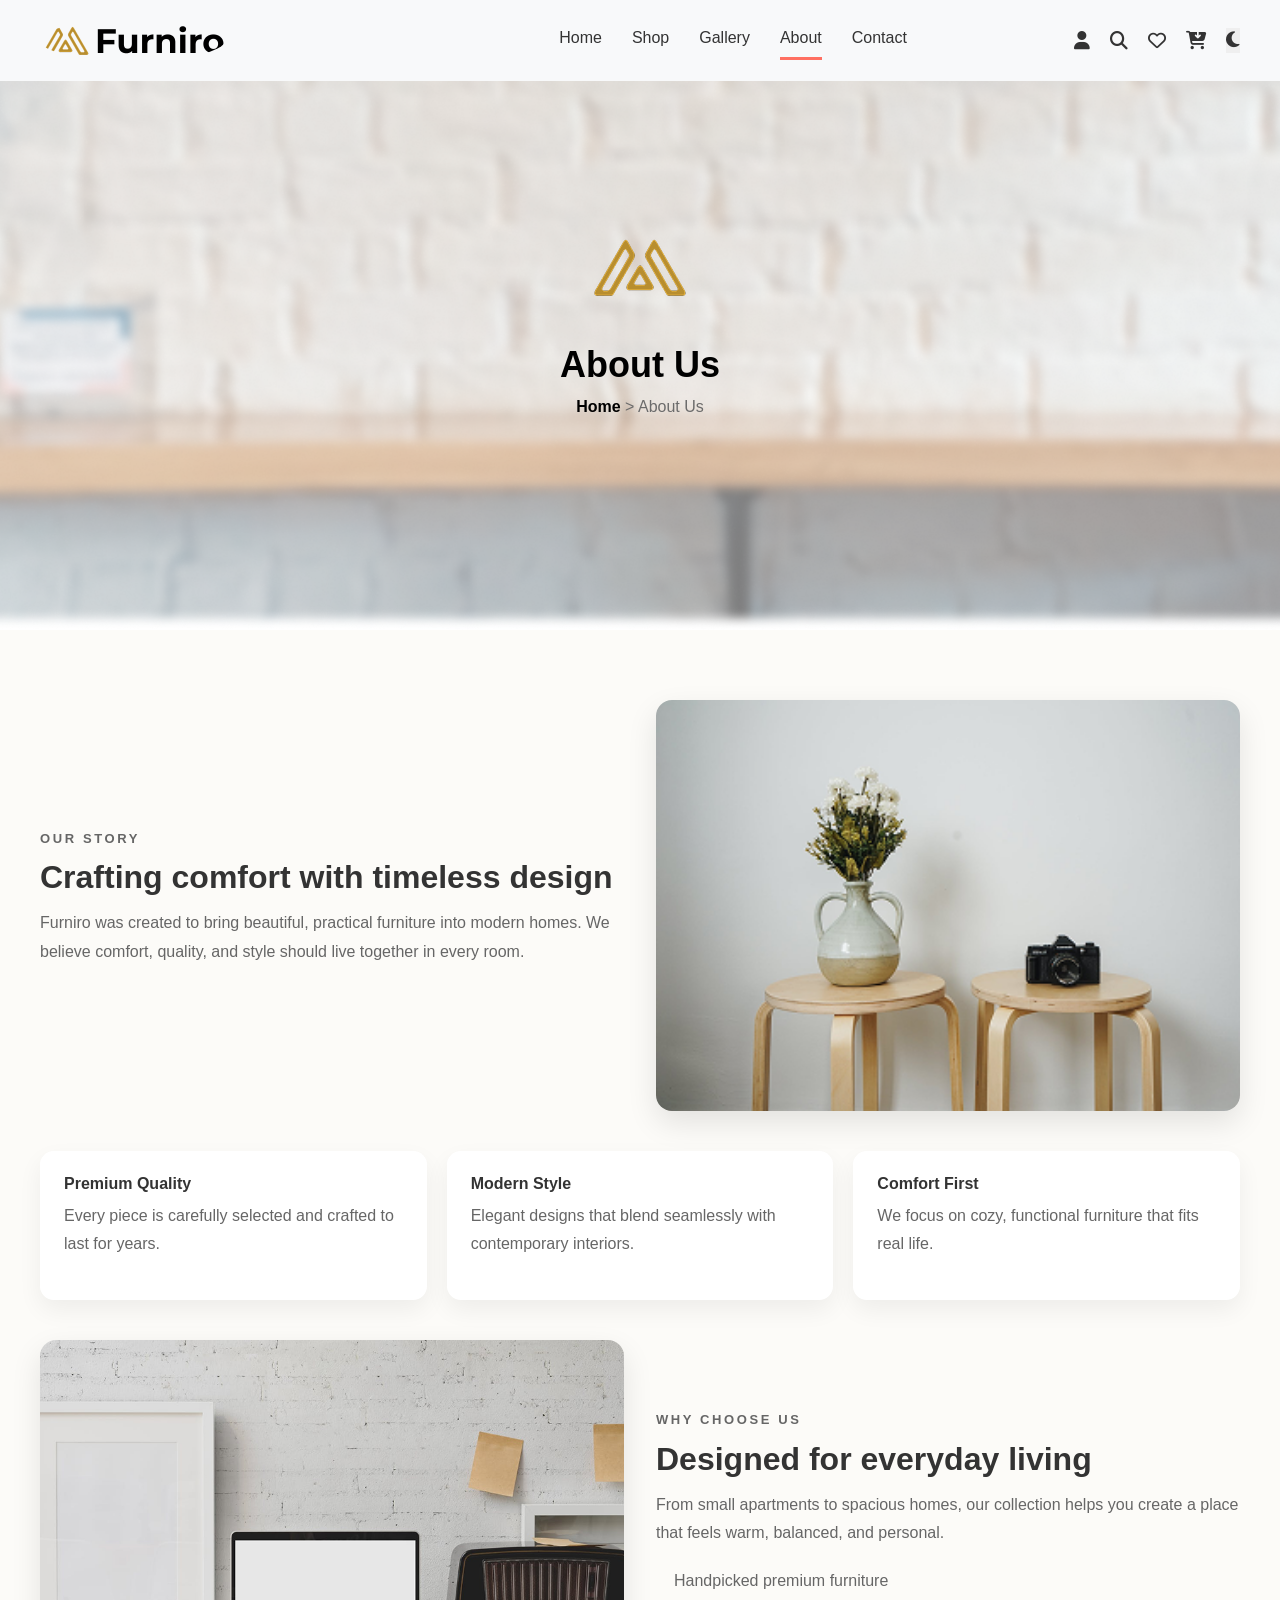
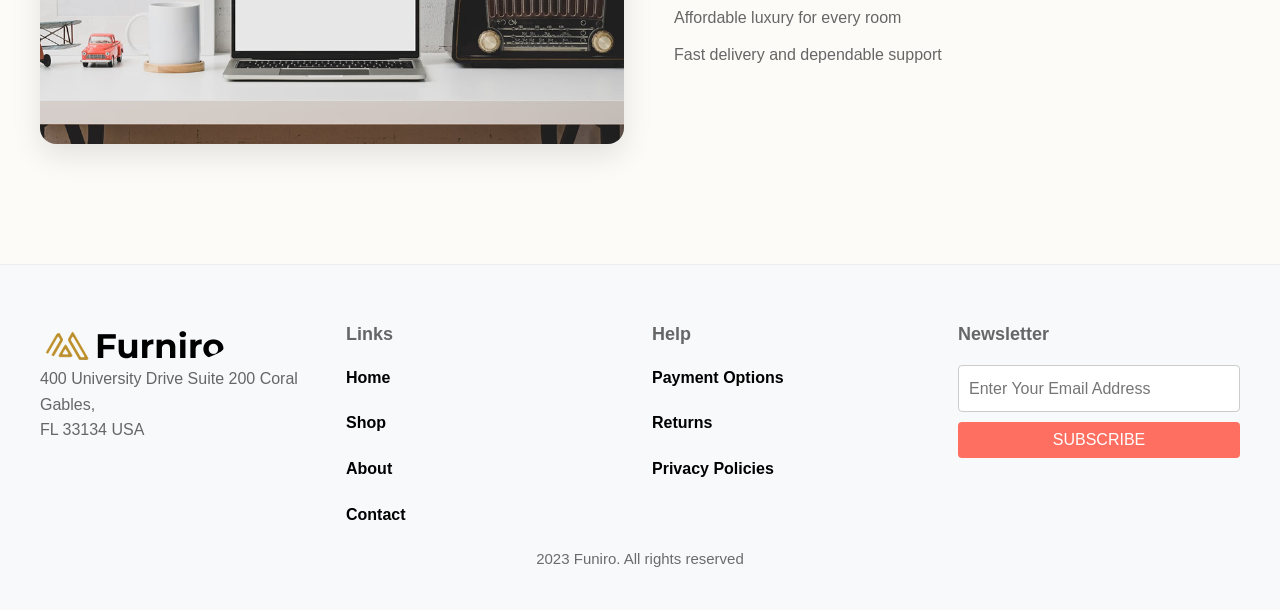
==== commit 34bdd73d: "fixed toggle btn issue" ====
--- a/about.html
+++ b/about.html
@@ -8,7 +8,7 @@
         integrity="sha512-Evv84Mr4kqVGRNSgIGL/F/aIDqQb7xQ2vcrdIwxfjThSH8CSR7PBEakCr51Ck+w+/U6swU2Im1vVX0SVk9ABhg=="
         crossorigin="anonymous" referrerpolicy="no-referrer" />
     <link rel="stylesheet" href="./css/master.css">
-    <!-- <link rel="stylesheet" href="./feature/dark-theme.css"> -->
+    <link rel="stylesheet" href="./feature/dark-theme.css">
 </head>
 <body>
            <header>
--- a/css/master.css
+++ b/css/master.css
@@ -10,6 +10,7 @@
 @import url("../components/navbar.css");
 @import url("../components/hero.css");
 @import url("../components/product-card.css");
+@import url("../components/product-detail.css");
 @import url("../components/gallery-card.css");
 @import url("../components/form.css");
 @import url("../components/input.css");
--- a/feature/dark-theme.css
+++ b/feature/dark-theme.css
@@ -35,446 +35,62 @@
     --accent: #FF6F61;
     --accent-hover: #e05a4a;
 }
-/* 
- body {
+
+/* Apply theme-aware defaults so components using variables reflect dark mode */
+body {
     background-color: var(--bg-page);
+    color: var(--text-main);
     transition: background-color 0.25s ease, color 0.25s ease;
 }
 
 header {
-    display: flex;
-    justify-content: space-between;
-    align-items: center;
     background-color: var(--bg-header);
-    padding: 20px 40px;
-    position: fixed;
-    top: 0;
-    left: 0;
-    right: 0;
-    z-index: 3;
     transition: background-color 0.25s ease;
 }
 
-.logo img {
-    width: 185px;
-    height: 41px;
-    border-radius: 50%;
-}
-
-header ul {
-    display: flex;
-    gap: 30px;
-    list-style: none;
-    align-items: center;
-}
-
 header ul li a {
-    text-decoration: none;
     color: var(--text-main);
-    font-weight: 500;
-    font-size: 16px;
-    position: relative;
-    display: inline-block;
-    padding-bottom: 6px;
-}
-
-header ul li a::after {
-    content: "";
-    position: absolute;
-    left: 0;
-    right: 0;
-    bottom: -4px;
-    height: 3px;
-    background: var(--accent);
-    transform: scaleX(0);
-    transform-origin: center;
-    transition: transform 0.22s ease;
-}
-
-.icon-sec {
-    display: flex;
-    align-items: center;
-    gap: 20px;
 }
 
 .icon-sec i {
-    font-size: 18px;
-    color: var(--text-main);
-    cursor: pointer;
-    transition: color 0.2s ease;
-}
-
-.icon-sec i:hover {
-    color: var(--accent);
-}
-
-header ul li a:hover::after,
-header ul li a.active::after {
-    transform: scaleX(1);
-}
-
-/* Theme toggle button */
-#theme-toggle {
-    background: none;
-    border: none;
-    cursor: pointer;
-    font-size: 18px;
     color: var(--text-main);
 }
 
-/* Hamburger (mobile menu) */
-.hamburger {
-    display: none;
-    background: none;
-    border: none;
-    cursor: pointer;
-    font-size: 22px;
-    color: var(--text-main);
-}
-
-.bg-img {
-    position: absolute;
-    inset: 0;
-    overflow: hidden;
-    z-index: 1;
-}
-
 .bg-img img {
-    position: absolute;
-    inset: 0;
     width: 100%;
-    height: 100%;
-    object-fit: cover;
+    height: auto;
 }
 
 [data-theme="dark"] .bg-img img {
     filter: brightness(0.6);
 }
 
-.hero-section {
-   position: relative;
-   width: 100%;
-   min-height: 80vh;
-   overflow: hidden;
-   display: flex;
-   align-items: center;
-   justify-content: flex-end;
-   padding-right: 40px;
-   background-color: var(--bg-page);
-}
-
-.hero-cnt {
-    position: relative;
-    z-index: 2;
-    display: flex;
-    flex-direction: column;
-    background-color: var(--hero-box-bg);
-    height: 443px;
-    width: 643px;
-    border-radius: 6px;
-    transition: background-color 0.25s ease;
-}
-
-.hero-subtitle {
-    padding: 50px 0 0 50px;
-    font-size: 18px;
-    color: var(--accent);
-    margin-bottom: 10px;
-}
-
-.hero-title {
-    padding: 0 0 0 50px;
-    font-size: 36px;
-    color: var(--text-main);
-    margin-bottom: 20px;
-}
-
-.hero-description {
-    padding: 0 0 0 50px;
-    font-size: 16px;
-    color: var(--text-muted);
-    margin-bottom: 30px;
-    max-width: 600px;
-}
-
-.hero-btn {
-    background-color: var(--accent);
-    color: #fff;
-    text-align: center;
-    border: none;
-    border-radius: 4px;
-    font-size: 16px;
-    cursor: pointer;
-    transition: background-color 0.2s ease;
-    width: 150px;
-    height: 50px;
-    padding-top: 12px;
-    text-decoration: none;
-    margin-left: 50px;
-}
-
-.hero-btn:hover {
-    background-color: var(--accent-hover);
-}
-
-.Browse-the-Range {
-    padding: 60px 40px;
-    background-color: var(--bg-section);
-}
-
-.card-sec {
-    display: flex;
-    justify-content: space-evenly;
-    gap: 20px;
-}
-
-.main-heading {
-    text-align: center;
-    margin-bottom: 40px;
-}
-
-.main-heading h2 {
-    font-size: 36px;
-    color: var(--text-main);
-    margin-bottom: 10px;
-}
-
-.main-heading p {
-    font-size: 16px;
-    color: var(--text-muted);
-}
-
-.card {
-    width: 20%;
+.card, .cards, .card-sec {
     background-color: var(--bg-card);
-    border-radius: 6px;
     box-shadow: 0 2px 10px var(--shadow-color);
-    overflow: hidden;
-    transition: transform 0.2s ease, background-color 0.25s ease;
-}
-
-.card:hover {
-    transform: translateY(-5px);
-}
-
-.card-img {
-    width: 100%;
-    height: 250px;
-    overflow: hidden;
-}
-
-.card-img img {
-    width: 100%;
-    height: 100%;
-    object-fit: cover;
-}
-
-.card-content {
-    padding: 10px ;
-}
-
-.our-products {
-    padding: 80px 60px;
-    overflow: hidden;
-    background: var(--bg-section);
-}
-
-.products-card { 
-    display: grid;
-    grid-template-columns: repeat(4, 1fr);
-    gap: 30px;
-    align-items: stretch;
-}
-
-.our-products h2 {
-    text-align: center;
-    margin-bottom: 60px;
-    font-size: 36px;
-    color: var(--text-main);
-    font-weight: 700;
-    letter-spacing: -0.5px;
-}
-
-.cards {
-    width: 100%;
-    background-color: var(--bg-card);
-    border-radius: 10px;
-    box-shadow: 0 4px 15px var(--shadow-color);
-    overflow: hidden;
-    transition: all 0.3s ease, background-color 0.25s ease;
-}
-
-.cards img {
-    width: 100%;
-    height: 270px;
-    object-fit: cover;
-    transition: transform 0.5s ease;
-}
-
-.cards:hover {
-    transform: translateY(-12px) scale(1.03);
-    box-shadow: 0 16px 32px var(--shadow-color-strong);
-}
-
-.cards:hover img {
-    transform: scale(1.05);
-}
-
-.cards-content h4 {
-    padding: 20px 20px 0px 20px;
-    font-size: 18px;
-    color: var(--text-main);
-    font-weight: 600;
-}
-
-.cards-content p {
-    padding: 5px 0px 0px 20px;
-    font-size: 14px;
-    color: var(--text-light);
-    line-height: 1;
-}
-
-.cards-content .price {
-    padding: 10px 20px 20px 20px;
-    font-size: 20px;
-    font-weight: bold;
-    color: var(--accent);
-}
-
-@keyframes productCardFade {
-    from {
-        opacity: 0;
-        transform: translateY(20px);
-    }
-    to {
-        opacity: 1;
-        transform: translateY(0);
-    }
-}
-
-.funiro-main {
-    display: flex;
-    align-items: center;
-    justify-content: center;
-    gap: 24px;
-    padding: 60px 40px;
-    margin-bottom: 40px;
-    background-color: var(--bg-page);
-}
-
-.furniro-cnt p {
-    color: var(--text-muted);
-    margin-bottom: 6px;
-}
-
-.furniro-cnt h2 {
-    font-size: 28px;
-    color: var(--text-main);
-    margin: 0;
-}
-
-.bento-img {
-    width: 760px;
-    max-width: 100%;
-    aspect-ratio: 16/9;
-    overflow: hidden;
-}
-
-.bento-grid {
-    display: grid;
-    grid-template-columns: 2fr 1fr 1fr;
-    grid-template-rows: repeat(3, 1fr);
-    gap: 12px;
-    height: 100%;
-    grid-template-areas:
-        "large mid right"
-        "large mid right"
-        "large small1 small2";
-}
-
-.bento-grid img {
-    width: 100%;
-    height: 100%;
-    object-fit: cover;
 }
 
 .site-footer {
     background: var(--bg-section);
-    padding: 60px 40px 20px;
-    border-top: 1px solid var(--border-color);
     color: var(--text-muted);
-    transition: background-color 0.25s ease;
+    border-top-color: var(--border-color);
 }
 
-.footer-grid {
-    max-width: 1200px;
-    margin: 0 auto;
-    display: grid;
-    grid-template-columns: 1fr 1fr 1fr 1fr;
-    gap: 24px;
-    align-items: start;
+.footer-links h4,
+.footer-newsletter h4 {
+    color: var(--text-muted);
 }
 
-.footer-links ul li a {
-    text-decoration: none;
+.newsletter-form input {
+    background-color: var(--input-bg);
     color: var(--text-main);
-    font-weight: bold;
-    display: block;
-    margin-bottom: 20px;
+    border: 1px solid var(--input-border);
 }
 
-.footer-links ul {
-    list-style-type: none;
-}
-
-.footer-links a {
-    text-decoration: none;
-}
-
-.footer-links a:hover,
-.site-footer a:hover {
-    text-decoration: none;
+a {
     color: var(--accent);
 }
 
-.footer-bottom {
-    text-align: center;
-    font-size: 15px;
-    color: var(--text-lighter);
+a:hover {
+    color: var(--accent-hover);
 }
-.footer-links h4 {
-    font-size: 18px;
-    color: #8c8787;
-    margin-bottom: 20px;
-}
-.footer-newsletter h4 {
-    font-size: 18px;
-    color: #8c8787;
-    margin-bottom: 20px;
-}
-.newsletter-form {
-    display: flex;
-    flex-direction: column;
-    gap: 10px;
-}
-
-.newsletter-form input {
-    padding: 10px;
-    border: 1px solid var(--input-border);
-    border-radius: 4px;
-    background-color: var(--input-bg);
-    color: var(--text-main);
-}
-
-.newsletter-form button {
-    padding: 5px 10px;
-    background-color: var(--accent);
-    color: #fff;
-    border: none;
-    border-radius: 4px;
-    cursor: pointer;
-}
-
-.newsletter-form button:hover {
-    background-color: var(--accent-hover);
-}  
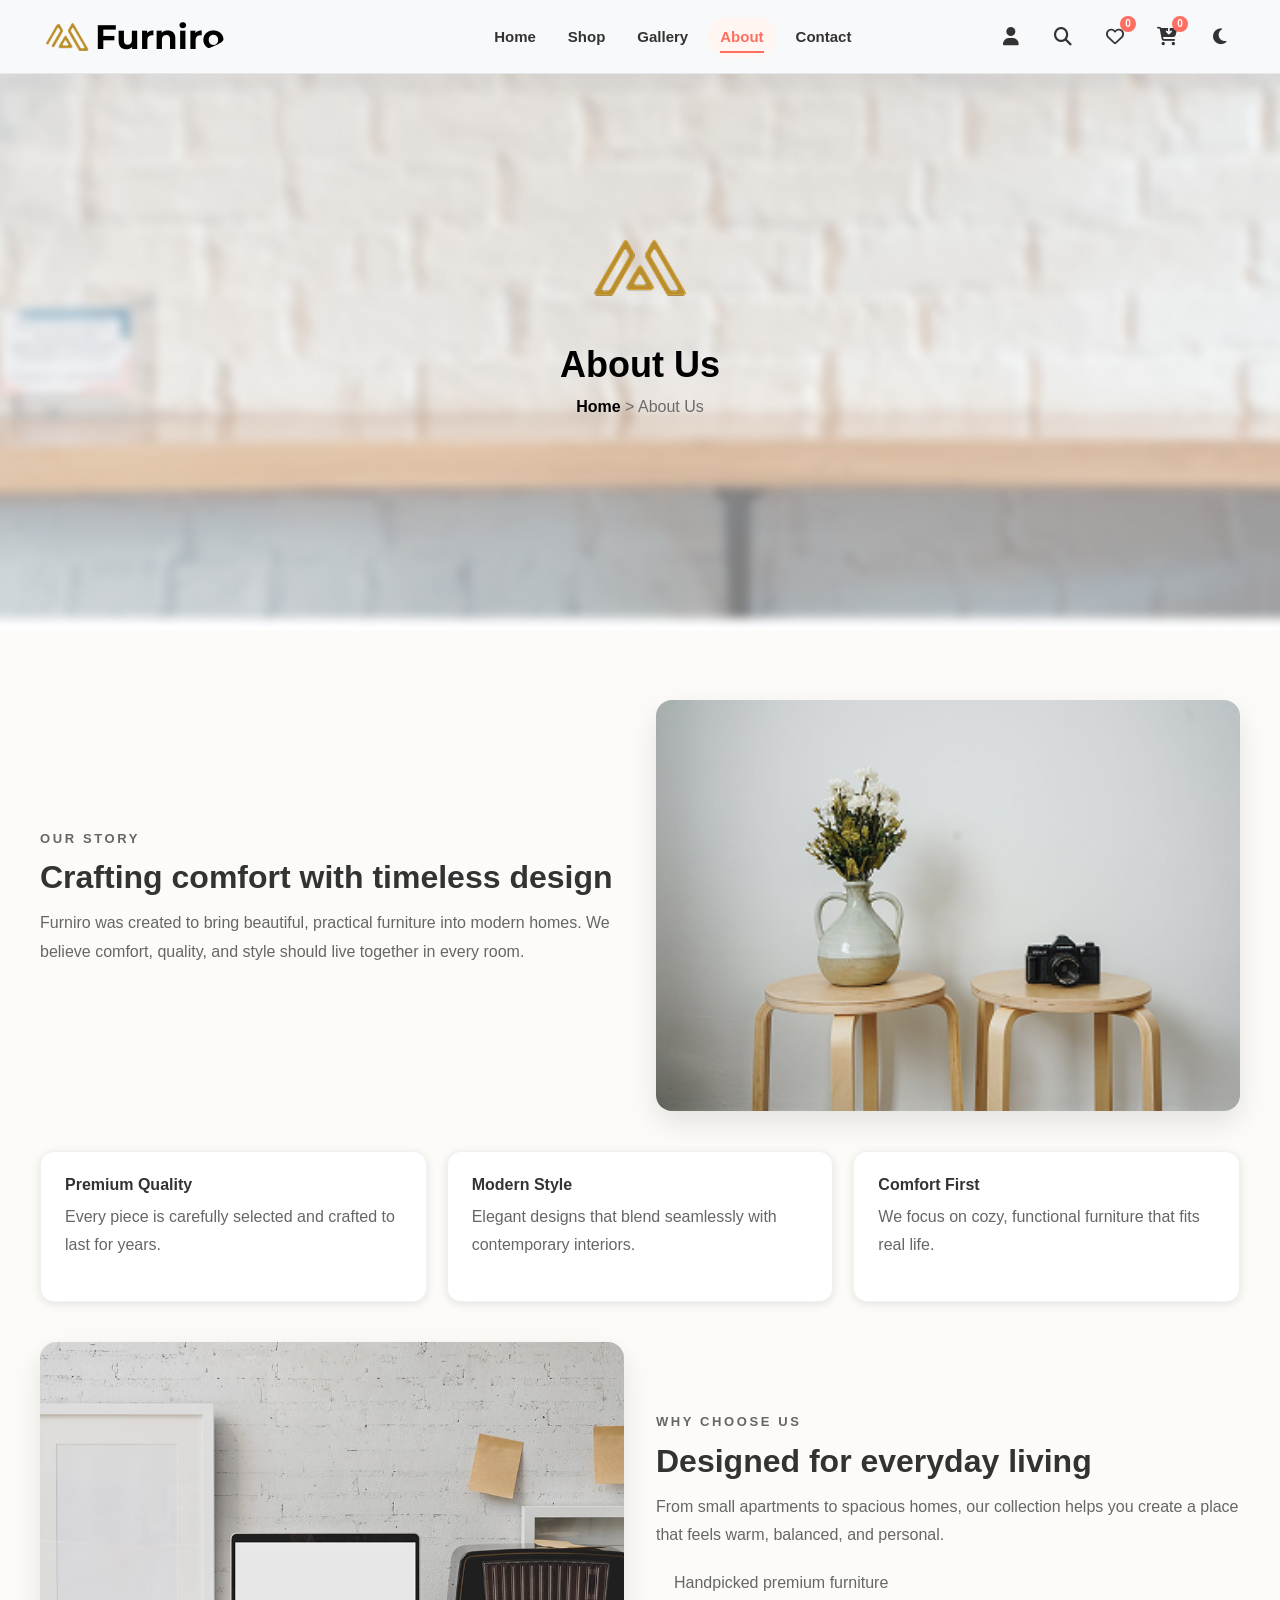
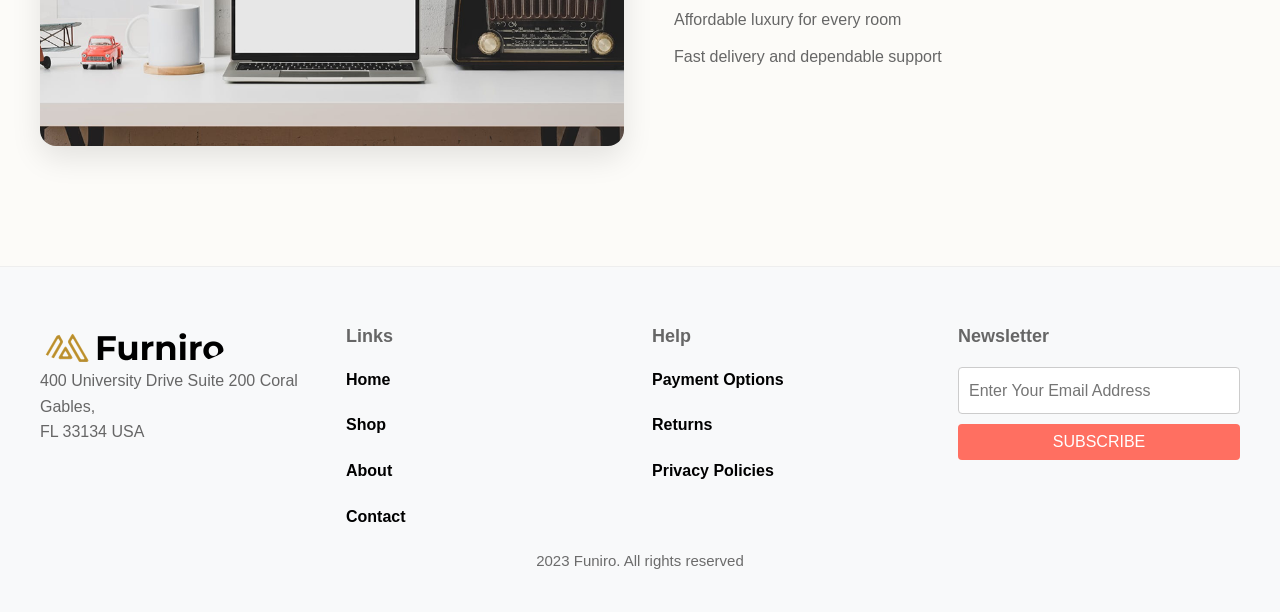
==== commit 582cf0db: "first commit" ====
--- a/about.html
+++ b/about.html
@@ -9,33 +9,63 @@
         crossorigin="anonymous" referrerpolicy="no-referrer" />
     <link rel="stylesheet" href="./css/master.css">
     <link rel="stylesheet" href="./feature/dark-theme.css">
+    <link rel="icon" type="image/x-icon" href="images/Meubel House_Logos-05 (1).png">
 </head>
 <body>
-           <header>
-        <div class="logo">
-            <img src="images/Frame 168.png" alt="Furniro Logo">
+    <header>
+       <div class="logo">
+            <a href="index.html">
+                <picture>
+                    <source media="(max-width: 768px)" srcset="images/Meubel House_Logos-05.png">
+                    <img src="images/Frame 168.png" alt="Furniro Logo">
+                </picture>
+            </a>
         </div>
         <button class="hamburger" aria-label="Toggle menu" aria-expanded="false">
-        <span class="bar"></span>
-        <span class="bar"></span>
-        <span class="bar"></span>
+           <span class="bar"></span>
+           <span class="bar"></span>
+           <span class="bar"></span>
         </button>
         <ul>
-        <li><a href="index.html">Home</a></li>
-        <li><a href="Shop.html" >Shop</a></li>
-        <li><a href="gallery.html">Gallery</a></li>
-        <li><a href="about.html" class="active">About</a></li>
-        <li><a href="content.html">Contact</a></li>
+           <li><a href="index.html">Home</a></li>
+           <li><a href="Shop.html">Shop</a></li>
+           <li><a href="gallery.html">Gallery</a></li>
+           <li><a href="about.html" class="active">About</a></li>
+           <li><a href="content.html">Contact</a></li>
         </ul>
         <div class="icon-sec">
-        <i class="fa-solid fa-user"></i>
-        <i class="fa-solid fa-magnifying-glass"></i>
-        <i class="fa-regular fa-heart"></i>
-        <i class="fa-solid fa-cart-arrow-down"></i>
-
-                    <button id="theme-toggle" class="theme-toggle" aria-label="Toggle dark mode"><i class="fa-solid fa-moon"></i></button>
+           <button class="icon-btn" type="button" aria-label="User profile"><i class="fa-solid fa-user"></i></button>
+           <button class="icon-btn" type="button" aria-label="Search"><i class="fa-solid fa-magnifying-glass"></i></button>
+           <button class="icon-btn" type="button" aria-label="Wishlist" data-action-view="wishlist"><i class="fa-regular fa-heart"></i><span class="icon-badge wishlist-count">0</span></button>
+           <button class="icon-btn" type="button" aria-label="Cart" data-action-view="cart"><i class="fa-solid fa-cart-arrow-down"></i><span class="icon-badge cart-count">0</span></button>
+           <button id="theme-toggle" class="theme-toggle" aria-label="Toggle dark mode"><i class="fa-solid fa-moon"></i></button>
         </div>
     </header>
+    <aside id="action-panel" class="action-panel" aria-hidden="true">
+        <div class="action-panel-header">
+            <div>
+                <h3>Your selections</h3>
+                <p>Items you add appear here instantly.</p>
+            </div>
+            <button class="action-panel-close" type="button" aria-label="Close selections panel">�</button>
+        </div>
+        <div class="action-panel-tabs" role="tablist" aria-label="Cart and wishlist sections">
+            <button class="action-tab active" type="button" data-panel-view="cart">
+                Cart <span class="panel-cart-count">0</span>
+            </button>
+            <button class="action-tab" type="button" data-panel-view="wishlist">
+                Wishlist <span class="panel-wishlist-count">0</span>
+            </button>
+        </div>
+        <div class="action-panel-body">
+            <div class="panel-section active" data-panel-section="cart">
+                <ul id="cart-list" class="action-list"></ul>
+            </div>
+            <div class="panel-section" data-panel-section="wishlist">
+                <ul id="wishlist-list" class="action-list"></ul>
+            </div>
+        </div>
+    </aside>
     <div class="contact-section">
         <div class="contact-content">
             <img src="images/Meubel House_Logos-05.png" alt="Furniro Logo" class="about-logo">
@@ -138,3 +168,4 @@
 </html>
 
 
+
--- a/feature/dark-theme.css
+++ b/feature/dark-theme.css
@@ -36,7 +36,7 @@
     --accent-hover: #e05a4a;
 }
 
-/* Apply theme-aware defaults so components using variables reflect dark mode */
+
 body {
     background-color: var(--bg-page);
     color: var(--text-main);
@@ -65,17 +65,71 @@
     filter: brightness(0.6);
 }
 
-.card, .cards, .card-sec {
+.card, .cards, .card-sec, .product-card, .gallery-card, .highlight-card, .info-card, .related-product {
     background-color: var(--bg-card);
     box-shadow: 0 2px 10px var(--shadow-color);
 }
 
+[data-theme="dark"] .action-btn {
+    background: rgba(255, 111, 97, 0.15);
+    color: #ffffff;
+}
+
+[data-theme="dark"] .action-btn:hover {
+    background: rgba(255, 111, 97, 0.24);
+}
+
+[data-theme="dark"] .action-btn.is-added {
+    background: var(--accent);
+}
+
+[data-theme="dark"] .icon-sec .icon-btn {
+    color: var(--text-main);
+}
+
+[data-theme="dark"] .action-panel {
+    background: #1e1e1e;
+    box-shadow: 0 20px 45px rgba(0, 0, 0, 0.4);
+}
+
+[data-theme="dark"] .action-panel-header h3,
+[data-theme="dark"] .action-item-name {
+    color: #f0f0f0;
+}
+
+[data-theme="dark"] .action-panel-header p,
+[data-theme="dark"] .action-item-price,
+[data-theme="dark"] .empty-state {
+    color: #b3b3b3;
+}
+
+[data-theme="dark"] .action-tab {
+    background: #2a2a2a;
+    color: #f0f0f0;
+}
+
+[data-theme="dark"] .action-list li {
+    background: #2a2a2a;
+}
+ 
 .site-footer {
     background: var(--bg-section);
     color: var(--text-muted);
     border-top-color: var(--border-color);
 }
 
+
+[data-theme="dark"] .site-footer .footer-links a,
+[data-theme="dark"] .site-footer .footer-links ul li a,
+[data-theme="dark"] .site-footer .footer-links a:link,
+[data-theme="dark"] .site-footer .footer-links a:visited {
+    color: #ffffff;
+}
+[data-theme="dark"] .site-footer .footer-links a:hover {
+    color: #a0a0a0;
+}
+
+
 .footer-links h4,
 .footer-newsletter h4 {
     color: var(--text-muted);
@@ -94,3 +148,142 @@
 a:hover {
     color: var(--accent-hover);
 }
+
+
+[data-theme="dark"] header,
+[data-theme="dark"] .Browse-the-Range,
+[data-theme="dark"] .hero-section {
+    background-color: var(--bg-section);
+}
+
+[data-theme="dark"] header ul li a,
+[data-theme="dark"] .main-heading h2,
+[data-theme="dark"] .main-heading p,
+[data-theme="dark"] .hero-title,
+[data-theme="dark"] .hero-subtitle,
+[data-theme="dark"] .hero-description,
+[data-theme="dark"] .Browse-the-Range h2,
+[data-theme="dark"] .Browse-the-Range p {
+    color: var(--text-main);
+}
+
+
+[data-theme="dark"] .icon-sec i {
+    color: var(--text-main);
+}
+[data-theme="dark"] .icon-sec i:hover {
+    color: var(--text-muted);
+}
+
+
+[data-theme="dark"] .logo img {
+    filter: invert(1) brightness(1.2);
+}
+
+[data-theme="dark"] .hero-cnt,
+[data-theme="dark"] .card,
+[data-theme="dark"] .cards {
+    background-color: var(--bg-card);
+    color: var(--text-main);
+}
+
+
+[data-theme="dark"] .main-heading h2 {
+    color: #ffffff;
+    text-shadow: 0 1px 0 rgba(0,0,0,0.35);
+}
+
+
+[data-theme="dark"] button,
+[data-theme="dark"] .page-btn,
+[data-theme="dark"] .pagination a,
+[data-theme="dark"] .pagination span,
+[data-theme="dark"] .product-card .overlay-btn {
+    background-color: var(--bg-card);
+    color: var(--text-main);
+    border: 1px solid var(--border-color);
+}
+
+
+[data-theme="dark"] .btn {
+    background-color: var(--bg-card);
+    color: var(--text-main);
+    border: 1px solid var(--border-color);
+    box-shadow: none;
+}
+
+[data-theme="dark"] .btn-primary {
+    background: var(--accent);
+    color: #fff;
+    box-shadow: 0 8px 20px rgba(255,111,97,0.14);
+}
+
+[data-theme="dark"] .btn-secondary {
+    background: var(--bg-card);
+    color: var(--text-main);
+    border: 1px solid var(--border-color);
+}
+
+[data-theme="dark"] .btn-outline {
+    background: transparent;
+    color: var(--accent);
+    border: 1px solid var(--accent);
+}
+
+[data-theme="dark"] .qty-control button {
+    background: var(--bg-card);
+    color: var(--text-main);
+    border: 1px solid rgba(255,255,255,0.04);
+}
+
+[data-theme="dark"] .detail-btn.primary {
+    background: var(--accent);
+    color: #fff;
+}
+
+[data-theme="dark"] .detail-btn.ghost {
+    background: transparent;
+    color: var(--text-main);
+    border: 1px solid var(--border-color);
+}
+
+
+[data-theme="dark"] .theme-toggle,
+[data-theme="dark"] #theme-toggle {
+    background: transparent;
+    color: var(--text-main);
+    border: 1px solid transparent;
+}
+
+[data-theme="dark"] .hero-btn,
+[data-theme="dark"] .newsletter-form button,
+[data-theme="dark"] .form-box button,
+[data-theme="dark"] .page-btn.active,
+[data-theme="dark"] .page-btn:hover {
+    background-color: var(--accent);
+    color: #ffffff;
+    border-color: var(--accent);
+}
+
+
+[data-theme="dark"] button:hover,
+[data-theme="dark"] .page-btn:hover {
+    filter: brightness(1.06);
+}
+
+[data-theme="dark"] .newsletter-form input,
+[data-theme="dark"] input[type="text"],
+[data-theme="dark"] input[type="email"] {
+    background-color: var(--input-bg);
+    color: var(--text-main);
+    border: 1px solid var(--input-border);
+}
+
+[data-theme="dark"] .contact-header h1 {
+    color: #ffffff;
+}
+
+
+[data-theme="dark"] .Browse-the-Range .card-content h3 {
+    color: #ffffff;
+}
